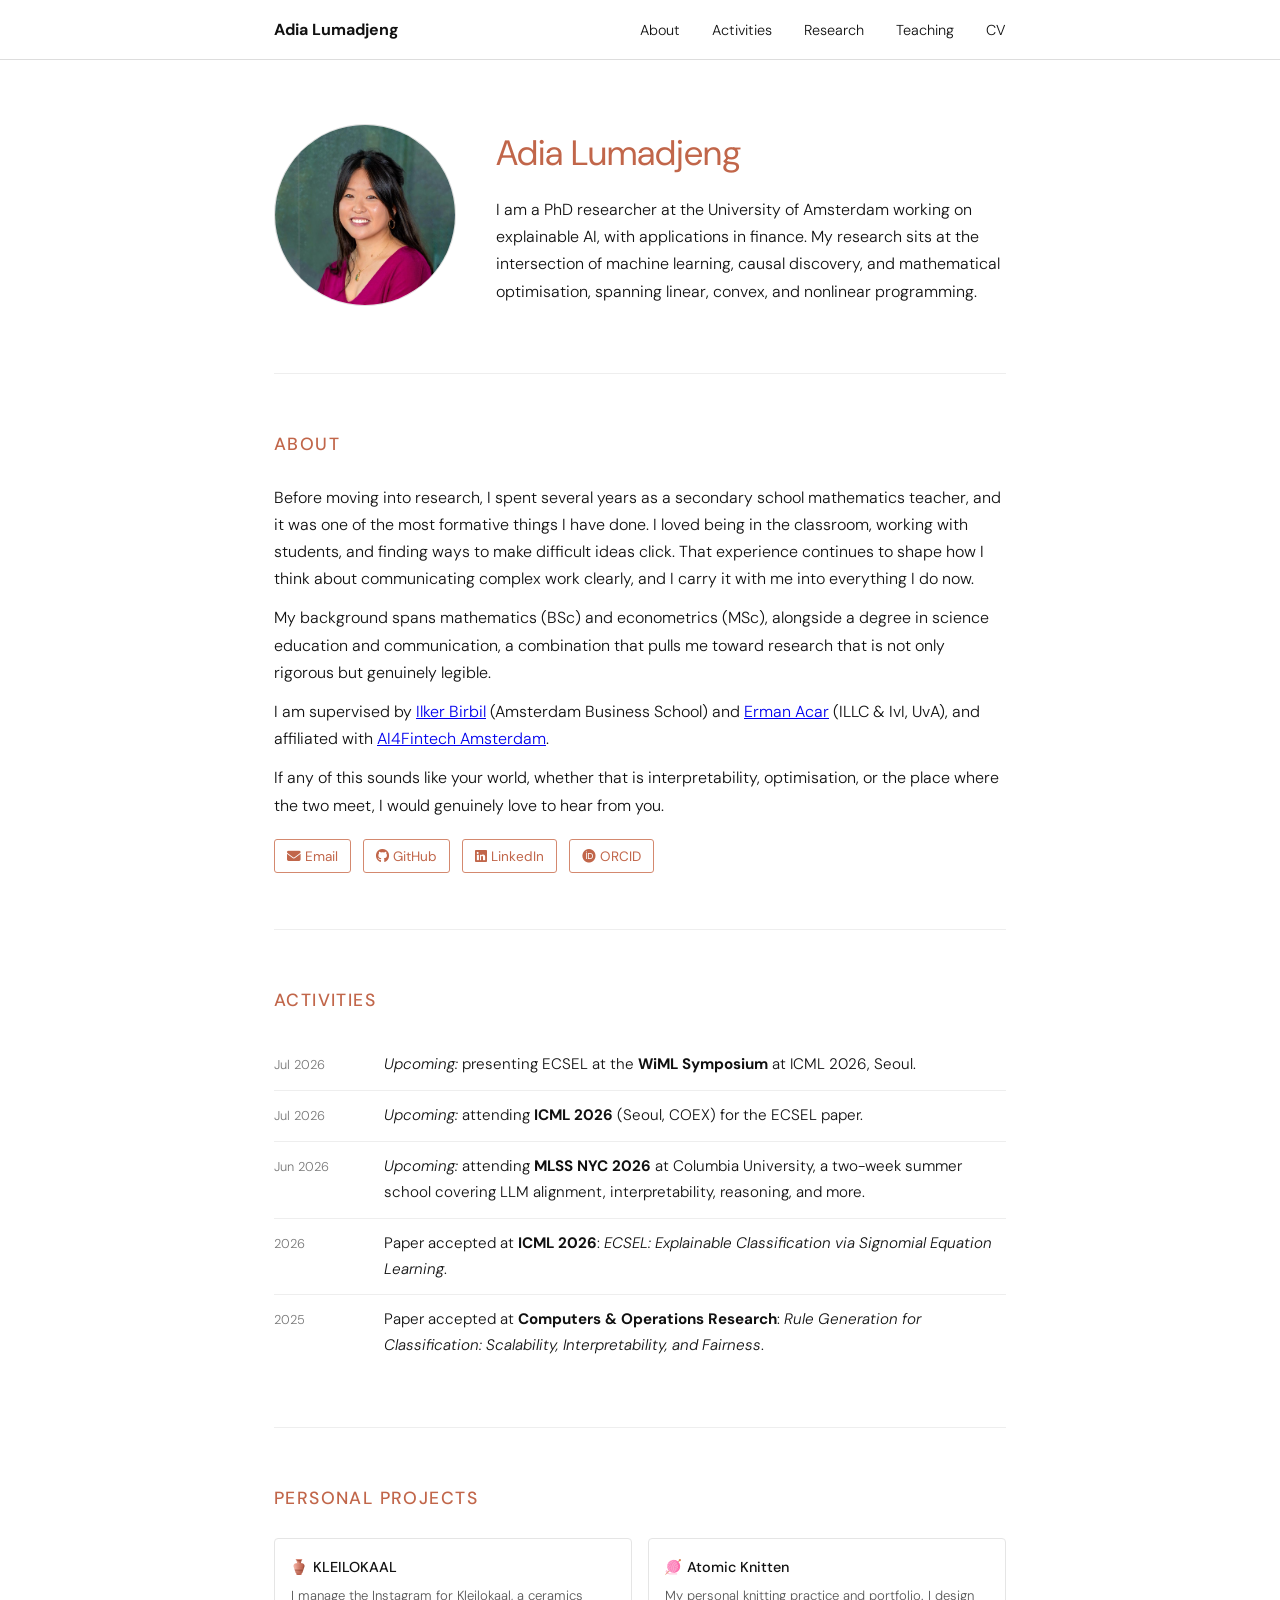
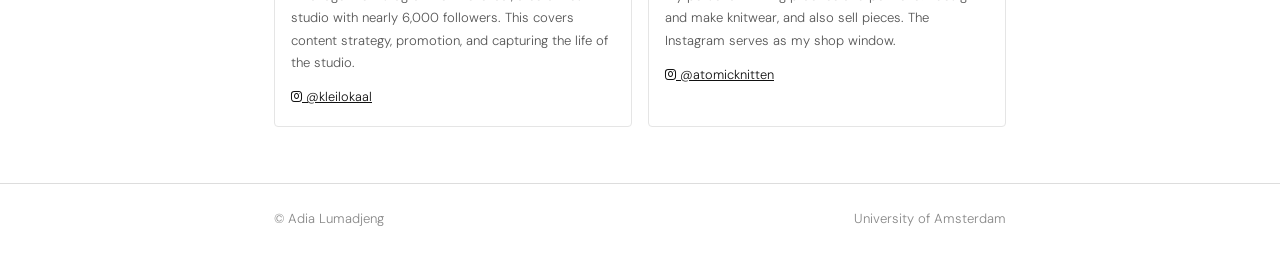
==== index.html @ eca65845 "New style" ====
<!DOCTYPE html>
<html lang="en">
<head>
  <meta charset="UTF-8">
  <meta name="viewport" content="width=device-width, initial-scale=1.0">
  <title>Adia Lumadjeng</title>
    <link href="https://fonts.googleapis.com/css2?family=DM+Sans:wght@300;400;500&display=swap" rel="stylesheet">
  <link rel="stylesheet" href="style.css">
  <link rel="stylesheet" href="https://cdnjs.cloudflare.com/ajax/libs/font-awesome/6.5.0/css/all.min.css">
</head>
<body>

  <nav>
    <div class="container">
      <a href="index.html" class="site-name">Adia Lumadjeng</a>
      <ul>
        <li><a href="#hero">About</a></li>
        <li><a href="#activities">Activities</a></li>
        <li><a href="research.html">Research</a></li>
        <li><a href="teaching.html">Teaching</a></li>
        <li><a href="cv.html">CV</a></li>
      </ul>
    </div>
  </nav>

  <main>
    <div class="container">

      <!-- Hero -->
      <section class="hero" id="hero">
        <div class="hero-inner">
          <img src="photo_adialumadjeng.jpg" alt="Adia Lumadjeng" class="hero-photo">
          <div class="hero-text">
            <p class="name">Adia Lumadjeng</p>
            <p class="bio-short">
              I am a PhD researcher at the University of Amsterdam working on explainable AI,
              with applications in finance. My research sits at the intersection of machine learning,
              causal discovery, and mathematical optimisation, spanning linear, convex, and nonlinear
              programming.
            </p>
          </div>
        </div>
      </section>

      <!-- About -->
      <section id="about">
        <h2>About</h2>
        <p>
          Before moving into research, I spent several years as a secondary school mathematics
          teacher, and it was one of the most formative things I have done. I loved being in the
          classroom, working with students, and finding ways to make difficult ideas click. That
          experience continues to shape how I think about communicating complex work clearly, and
          I carry it with me into everything I do now.
        </p>
        <p>
          My background spans mathematics (BSc) and econometrics (MSc), alongside a degree in
          science education and communication, a combination that pulls me toward research that
          is not only rigorous but genuinely legible.
        </p>
        <p>
          I am supervised by <a href="https://sibirbil.github.io" target="_blank">Ilker Birbil</a>
          (Amsterdam Business School) and
          <a href="https://sup-erman.github.io" target="_blank">Erman Acar</a>
          (ILLC &amp; IvI, UvA), and affiliated with
          <a href="https://amsterdamai.com/nl/communities/ai4fintech/" target="_blank">AI4Fintech Amsterdam</a>.
        </p>
        <p>
          If any of this sounds like your world, whether that is interpretability, optimisation,
          or the place where the two meet, I would genuinely love to hear from you.
        </p>
        <div class="links">
          <a href="mailto:a.c.lumadjeng@uva.nl"><i class="fa-solid fa-envelope"></i> Email</a>
          <a href="https://github.com/AdiaLumadjeng" target="_blank"><i class="fa-brands fa-github"></i> GitHub</a>
          <a href="https://www.linkedin.com/in/adia-lumadjeng-7789bb91/" target="_blank"><i class="fa-brands fa-linkedin"></i> LinkedIn</a>
          <a href="https://orcid.org/0009-0005-4082-413X" target="_blank"><i class="fa-brands fa-orcid"></i> ORCID</a>
        </div>
      </section>

      <!-- Activities -->
      <section id="activities">
        <h2>Activities</h2>
        <ul class="news-list">
          <li>
            <span class="news-date">Jul 2026</span>
            <span class="news-text">
              <em>Upcoming:</em> presenting ECSEL at the <strong>WiML Symposium</strong> at ICML 2026, Seoul.
            </span>
          </li>
          <li>
            <span class="news-date">Jul 2026</span>
            <span class="news-text">
              <em>Upcoming:</em> attending <strong>ICML 2026</strong> (Seoul, COEX) for the ECSEL paper.
            </span>
          </li>
          <li>
            <span class="news-date">Jun 2026</span>
            <span class="news-text">
              <em>Upcoming:</em> attending <strong>MLSS NYC 2026</strong> at Columbia University, a two-week summer school
              covering LLM alignment, interpretability, reasoning, and more.
            </span>
          </li>
          <li>
            <span class="news-date">2026</span>
            <span class="news-text">
              Paper accepted at <strong>ICML 2026</strong>:
              <em>ECSEL: Explainable Classification via Signomial Equation Learning</em>.
            </span>
          </li>
          <li>
            <span class="news-date">2025</span>
            <span class="news-text">
              Paper accepted at <strong>Computers &amp; Operations Research</strong>:
              <em>Rule Generation for Classification: Scalability, Interpretability, and Fairness</em>.
            </span>
          </li>
        </ul>
      </section>

      <!-- Personal projects -->
      <section id="projects">
        <h2>Personal projects</h2>
        <div class="projects-grid">
          <div class="project-card">
            <h3><img src="pottery.png" alt="" class="project-icon"> KLEILOKAAL</h3>
            <p>
              I manage the Instagram for Kleilokaal, a ceramics studio with nearly 6,000 followers.
              This covers content strategy, promotion, and capturing the life of the studio.
            </p>
            <a href="https://www.instagram.com/kleilokaal/" target="_blank"><i class="fa-brands fa-instagram"></i> @kleilokaal</a>
          </div>
          <div class="project-card">
            <h3><img src="knitting.png" alt="" class="project-icon"> Atomic Knitten</h3>
            <p>
              My personal knitting practice and portfolio. I design and make knitwear, and also sell
              pieces. The Instagram serves as my shop window.
            </p>
            <a href="https://www.instagram.com/atomicknitten/" target="_blank"><i class="fa-brands fa-instagram"></i> @atomicknitten</a>
          </div>
        </div>
      </section>

    </div>
  </main>

  <footer>
    <div class="container">
      <span>&copy; Adia Lumadjeng</span>
      <span>University of Amsterdam</span>
    </div>
  </footer>

</body>
</html>
---- style.css ----
/* =============================================
   style.css — adialumadjeng.github.io
   ============================================= */

*, *::before, *::after { box-sizing: border-box; margin: 0; padding: 0; }

/* ── Variables ── */
:root {
  --terracotta: #C1664A;
  --terracotta-light: #f2ebe7;
  --terracotta-mid: #d4896f;
}

/* ── Base ── */
html { font-size: 16px; scroll-behavior: smooth; }
body {
  font-family: 'DM Sans', Helvetica, sans-serif;
  font-weight: 300;
  line-height: 1.7;
  color: #111;
  background: #fff;
}

/* ── Layout ── */
.container {
  max-width: 780px;
  margin: 0 auto;
  padding: 0 1.5rem;
}

/* ── Navigation ── */
nav {
  border-bottom: 1px solid #ddd;
  padding: 1rem 0;
  position: sticky;
  top: 0;
  background: #fff;
  z-index: 100;
}
nav .container {
  display: flex;
  justify-content: space-between;
  align-items: center;
}
nav .site-name {
  font-size: 1rem;
  font-weight: bold;
  text-decoration: none;
  color: inherit;
}
nav ul {
  list-style: none;
  display: flex;
  gap: 2rem;
}
nav ul a {
  text-decoration: none;
  color: inherit;
  font-size: 0.9rem;
}
nav ul a:hover { color: var(--terracotta); text-decoration: none; }

/* ── Sections ── */
section {
  padding: 3.5rem 0;
  border-bottom: 1px solid #eee;
  scroll-margin-top: 120px;
}
section:last-of-type { border-bottom: none; }

h1 { font-size: 2rem; font-weight: 400; margin-bottom: 0.25rem; }
h2 { font-size: 1.1rem; font-weight: 500; text-transform: uppercase; letter-spacing: 0.08em; margin-bottom: 1.5rem; color: var(--terracotta); }
h3 { font-size: 1rem; font-weight: 500; margin-bottom: 0.25rem; }
p  { margin-bottom: 0.75rem; }
p:last-child { margin-bottom: 0; }

/* ── Hero ── */
.hero {
  padding: 4rem 0 3rem;
}
.hero-inner {
  display: flex;
  gap: 2.5rem;
  align-items: flex-start;
}
.hero-photo {
  width: 182px;
  height: 182px;
  border-radius: 50%;
  object-fit: cover;
  flex-shrink: 0;
  border: 1px solid #ddd;
}
.hero-text { flex: 1; }
.hero .name { font-size: 2.2rem; font-weight: 400; color: var(--terracotta); }
.hero .title { font-size: 1.05rem; color: #555; margin-bottom: 1rem; }
.hero .bio-short { max-width: 560px; margin-bottom: 1.25rem; }
.links { display: flex; flex-wrap: wrap; gap: 0.75rem; margin-top: 1.25rem; }
.links a {
  font-size: 0.85rem;
  font-weight: 400;
  text-decoration: none;
  border: 1px solid var(--terracotta-mid);
  padding: 0.3rem 0.75rem;
  border-radius: 3px;
  color: var(--terracotta);
}
.links a:hover { background: var(--terracotta-light); }

/* ── Tags / chips ── */
.tags { display: flex; flex-wrap: wrap; gap: 0.5rem; margin-top: 0.75rem; }
.tag {
  font-size: 0.8rem;
  border: 1px solid #ccc;
  padding: 0.2rem 0.6rem;
  border-radius: 3px;
}

/* ── News ── */
.news-list { list-style: none; }
.news-list li {
  display: flex;
  gap: 1.25rem;
  padding: 0.75rem 0;
  border-bottom: 1px solid #eee;
  align-items: baseline;
}
.news-list li:last-child { border-bottom: none; }
.news-date {
  font-size: 0.8rem;
  color: #777;
  white-space: nowrap;
  min-width: 90px;
}
.news-text { font-size: 0.95rem; }
.news-text a { color: inherit; }

/* ── Activities ── */
.activities-grid {
  display: grid;
  grid-template-columns: repeat(auto-fit, minmax(220px, 1fr));
  gap: 1.25rem;
}
.activity-card {
  border: 1px solid #ddd;
  padding: 1.25rem;
  border-radius: 4px;
}
.activity-card h3 { margin-bottom: 0.4rem; }
.activity-card p { font-size: 0.9rem; color: #444; margin-bottom: 0.6rem; }
.activity-card a { font-size: 0.85rem; color: inherit; }

/* ── Personal projects (smaller/quieter than activities) ── */
.projects-grid {
  display: grid;
  grid-template-columns: repeat(auto-fit, minmax(200px, 1fr));
  gap: 1rem;
}
.project-card {
  border: 1px solid #e5e5e5;
  padding: 1rem;
  border-radius: 4px;
}
.project-card h3 { font-size: 0.9rem; margin-bottom: 0.35rem; display: flex; align-items: center; gap: 0.4rem; }
.project-icon { width: 1rem; height: 1rem; object-fit: contain; vertical-align: middle; }
.project-card p { font-size: 0.82rem; color: #555; margin-bottom: 0.5rem; }
.project-card a { font-size: 0.8rem; color: inherit; }

/* ── Papers (research page) ── */
.page-header { margin-bottom: 1.5rem; }
.paper {
  margin-bottom: 2rem;
  padding-bottom: 2rem;
  border-bottom: 1px solid #eee;
}
.paper:last-child { border-bottom: none; margin-bottom: 0; padding-bottom: 0; }
.paper-inner { display: flex; gap: 1.25rem; align-items: flex-start; }
.paper-thumb {
  width: 108px;
  height: 80px;
  object-fit: contain;
  background: #fff;
  border: 1px solid #ddd;
  border-radius: 3px;
  flex-shrink: 0;
  padding: 4px;
}
.paper-content { flex: 1; }
.paper-title { font-size: 1rem; font-weight: bold; margin-bottom: 0.2rem; }
.paper-badge {
  display: inline-block;
  font-size: 0.72rem;
  font-weight: 400;
  border: 1px solid var(--terracotta-mid);
  border-radius: 3px;
  padding: 0.1rem 0.45rem;
  margin-left: 0.4rem;
  vertical-align: text-bottom;
  color: var(--terracotta);
  white-space: nowrap;
}
.paper-authors { font-size: 0.9rem; color: #555; margin-bottom: 0.15rem; }
.paper-venue { font-size: 0.85rem; color: #777; margin-bottom: 0.5rem; }
.paper-note {
  font-size: 0.85rem;
  color: #777;
  font-style: italic;
  margin-bottom: 0.5rem;
}
.paper-abstract {
  font-size: 0.88rem;
  color: #444;
  margin-bottom: 0.6rem;
  line-height: 1.6;
}
.paper-abstract summary { cursor: pointer; font-weight: bold; font-size: 0.85rem; margin-bottom: 0.4rem; }
.paper-keywords { font-size: 0.78rem; color: #999; margin-bottom: 0.6rem; }
.paper-links { display: flex; flex-wrap: wrap; gap: 0.5rem; }
.paper-links a {
  font-size: 0.82rem;
  text-decoration: none;
  border: 1px solid var(--terracotta-mid);
  padding: 0.2rem 0.6rem;
  border-radius: 3px;
  color: var(--terracotta);
}
.paper-links a:hover { background: var(--terracotta-light); }

/* ── Subpage section spacing (CV, Teaching, Research) ── */
.cv-page section,
.subpage section {
  padding: 1.75rem 0;
}
.cv-section { margin-bottom: 2.5rem; }
.cv-entry {
  display: grid;
  grid-template-columns: 110px 1fr;
  gap: 0 1.5rem;
  margin-bottom: 1.25rem;
  align-items: baseline;
}
.cv-year { font-size: 0.85rem; color: #777; padding-top: 0.1rem; }
.cv-body h3 { font-size: 0.95rem; margin-bottom: 0.1rem; }
.cv-body p  { font-size: 0.88rem; color: #555; margin-bottom: 0; }

/* ── Teaching ── */
.course {
  margin-bottom: 1.75rem;
  padding-bottom: 1.75rem;
  border-bottom: 1px solid #eee;
}
.course:last-child { border-bottom: none; margin-bottom: 0; padding-bottom: 0; }
.course h3 { margin-bottom: 0.2rem; }
.course .role { font-size: 0.85rem; color: #777; margin-bottom: 0.4rem; }
.course p { font-size: 0.9rem; color: #444; }

/* ── Footer ── */
footer {
  border-top: 1px solid #ddd;
  padding: 1.5rem 0;
  font-size: 0.82rem;
  color: #888;
}
footer .container {
  display: flex;
  justify-content: space-between;
  align-items: center;
  flex-wrap: wrap;
  gap: 0.5rem;
}

/* ── Page header (subpages) ── */
.page-header {
  padding: 3rem 0 2rem;
  border-bottom: 1px solid #eee;
  margin-bottom: 2.5rem;
}
.page-header h1 { font-size: 1.8rem; margin-bottom: 0.2rem; }
.page-header p { font-size: 0.95rem; color: #555; }
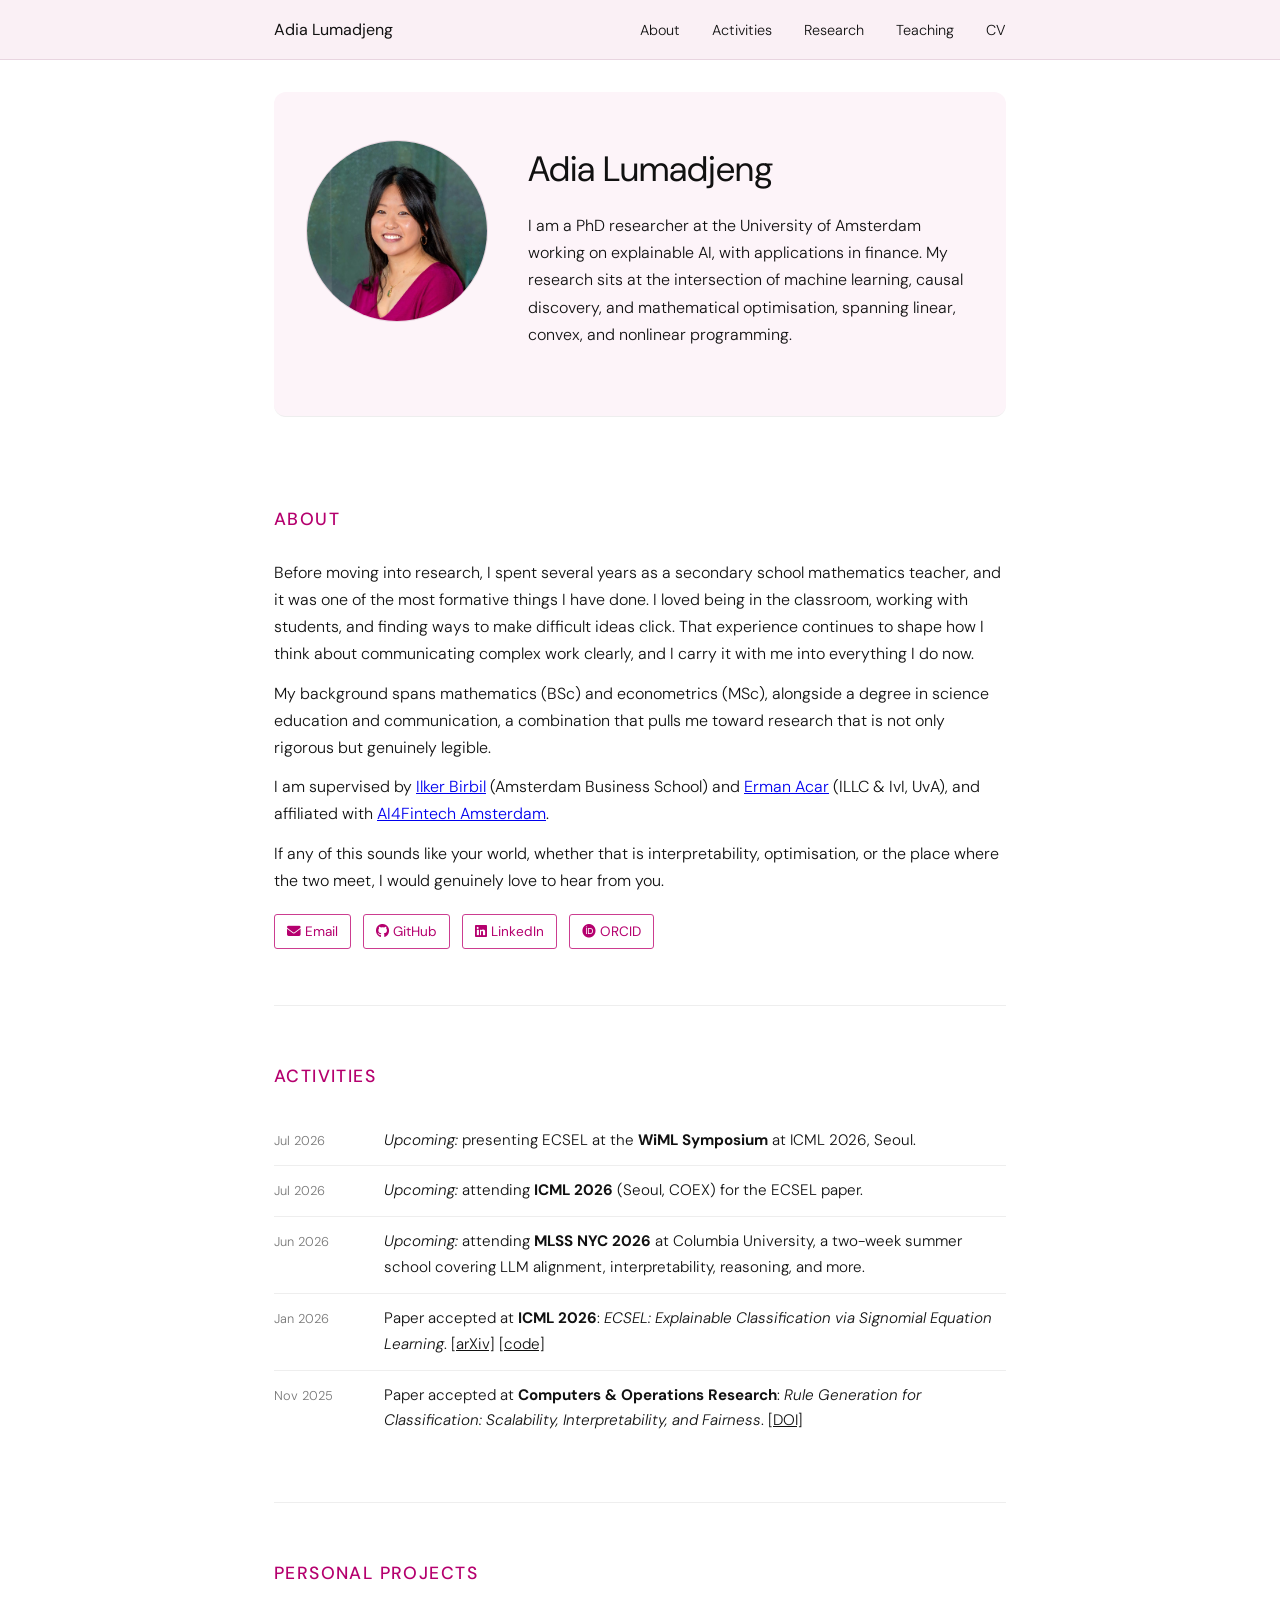
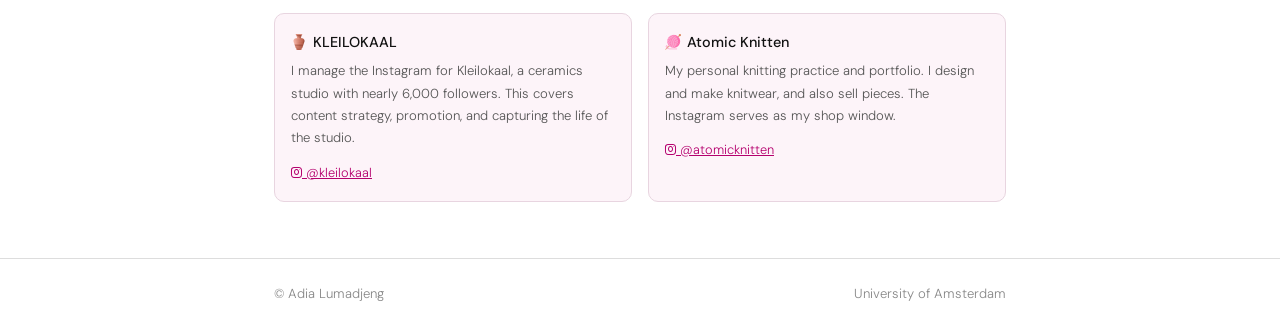
==== commit 505a379b: "Change color palette" ====
--- a/index.html
+++ b/index.html
@@ -100,17 +100,20 @@
             </span>
           </li>
           <li>
-            <span class="news-date">2026</span>
+            <span class="news-date">Jan 2026</span>
             <span class="news-text">
               Paper accepted at <strong>ICML 2026</strong>:
               <em>ECSEL: Explainable Classification via Signomial Equation Learning</em>.
+              <a href="https://arxiv.org/abs/2601.21789" target="_blank">[arXiv]</a>
+              <a href="https://github.com/AdiaLumadjeng/ecsel" target="_blank">[code]</a>
             </span>
           </li>
           <li>
-            <span class="news-date">2025</span>
+            <span class="news-date">Nov 2025</span>
             <span class="news-text">
               Paper accepted at <strong>Computers &amp; Operations Research</strong>:
               <em>Rule Generation for Classification: Scalability, Interpretability, and Fairness</em>.
+              <a href="https://doi.org/10.1016/j.cor.2025.107163" target="_blank">[DOI]</a>
             </span>
           </li>
         </ul>
--- a/style.css
+++ b/style.css
@@ -6,9 +6,12 @@
 
 /* ── Variables ── */
 :root {
-  --terracotta: #C1664A;
-  --terracotta-light: #f2ebe7;
-  --terracotta-mid: #d4896f;
+  --magenta: #B5006E;
+  --magenta-light: #fce8f3;
+  --magenta-mid: #cc3d90;
+  --hero-bg: #fdf4f9;
+  --nav-bg: #faf0f5;
+  --ivory: #faf0f5;
 }
 
 /* ── Base ── */
@@ -30,11 +33,11 @@
 
 /* ── Navigation ── */
 nav {
-  border-bottom: 1px solid #ddd;
+  border-bottom: 1px solid #e8d5e0;
   padding: 1rem 0;
   position: sticky;
   top: 0;
-  background: #fff;
+  background: var(--nav-bg);
   z-index: 100;
 }
 nav .container {
@@ -44,7 +47,7 @@
 }
 nav .site-name {
   font-size: 1rem;
-  font-weight: bold;
+  font-weight: 400;
   text-decoration: none;
   color: inherit;
 }
@@ -58,7 +61,7 @@
   color: inherit;
   font-size: 0.9rem;
 }
-nav ul a:hover { color: var(--terracotta); text-decoration: none; }
+nav ul a:hover { color: var(--magenta); text-decoration: none; }
 
 /* ── Sections ── */
 section {
@@ -69,14 +72,17 @@
 section:last-of-type { border-bottom: none; }
 
 h1 { font-size: 2rem; font-weight: 400; margin-bottom: 0.25rem; }
-h2 { font-size: 1.1rem; font-weight: 500; text-transform: uppercase; letter-spacing: 0.08em; margin-bottom: 1.5rem; color: var(--terracotta); }
+h2 { font-size: 1.1rem; font-weight: 500; text-transform: uppercase; letter-spacing: 0.08em; margin-bottom: 1.5rem; color: var(--magenta); }
 h3 { font-size: 1rem; font-weight: 500; margin-bottom: 0.25rem; }
 p  { margin-bottom: 0.75rem; }
 p:last-child { margin-bottom: 0; }
 
 /* ── Hero ── */
 .hero {
-  padding: 4rem 0 3rem;
+  padding: 3rem 2rem;
+  background: var(--hero-bg);
+  border-radius: 12px;
+  margin: 2rem 0;
 }
 .hero-inner {
   display: flex;
@@ -89,10 +95,10 @@
   border-radius: 50%;
   object-fit: cover;
   flex-shrink: 0;
-  border: 1px solid #ddd;
+  border: 1px solid #e8d5e0;
 }
 .hero-text { flex: 1; }
-.hero .name { font-size: 2.2rem; font-weight: 400; color: var(--terracotta); }
+.hero .name { font-size: 2.2rem; font-weight: 400; color: #111; }
 .hero .title { font-size: 1.05rem; color: #555; margin-bottom: 1rem; }
 .hero .bio-short { max-width: 560px; margin-bottom: 1.25rem; }
 .links { display: flex; flex-wrap: wrap; gap: 0.75rem; margin-top: 1.25rem; }
@@ -100,12 +106,12 @@
   font-size: 0.85rem;
   font-weight: 400;
   text-decoration: none;
-  border: 1px solid var(--terracotta-mid);
+  border: 1px solid var(--magenta-mid);
   padding: 0.3rem 0.75rem;
   border-radius: 3px;
-  color: var(--terracotta);
-}
-.links a:hover { background: var(--terracotta-light); }
+  color: var(--magenta);
+}
+.links a:hover { background: var(--magenta-light); }
 
 /* ── Tags / chips ── */
 .tags { display: flex; flex-wrap: wrap; gap: 0.5rem; margin-top: 0.75rem; }
@@ -157,14 +163,15 @@
   gap: 1rem;
 }
 .project-card {
-  border: 1px solid #e5e5e5;
+  background: var(--hero-bg);
+  border: 1px solid #e8d5e0;
   padding: 1rem;
-  border-radius: 4px;
+  border-radius: 10px;
 }
 .project-card h3 { font-size: 0.9rem; margin-bottom: 0.35rem; display: flex; align-items: center; gap: 0.4rem; }
 .project-icon { width: 1rem; height: 1rem; object-fit: contain; vertical-align: middle; }
 .project-card p { font-size: 0.82rem; color: #555; margin-bottom: 0.5rem; }
-.project-card a { font-size: 0.8rem; color: inherit; }
+.project-card a { font-size: 0.8rem; color: var(--magenta); }
 
 /* ── Papers (research page) ── */
 .page-header { margin-bottom: 1.5rem; }
@@ -191,12 +198,12 @@
   display: inline-block;
   font-size: 0.72rem;
   font-weight: 400;
-  border: 1px solid var(--terracotta-mid);
+  border: 1px solid var(--magenta-mid);
   border-radius: 3px;
   padding: 0.1rem 0.45rem;
   margin-left: 0.4rem;
   vertical-align: text-bottom;
-  color: var(--terracotta);
+  color: var(--magenta);
   white-space: nowrap;
 }
 .paper-authors { font-size: 0.9rem; color: #555; margin-bottom: 0.15rem; }
@@ -219,12 +226,12 @@
 .paper-links a {
   font-size: 0.82rem;
   text-decoration: none;
-  border: 1px solid var(--terracotta-mid);
+  border: 1px solid var(--magenta-mid);
   padding: 0.2rem 0.6rem;
   border-radius: 3px;
-  color: var(--terracotta);
-}
-.paper-links a:hover { background: var(--terracotta-light); }
+  color: var(--magenta);
+}
+.paper-links a:hover { background: var(--magenta-light); }
 
 /* ── Subpage section spacing (CV, Teaching, Research) ── */
 .cv-page section,
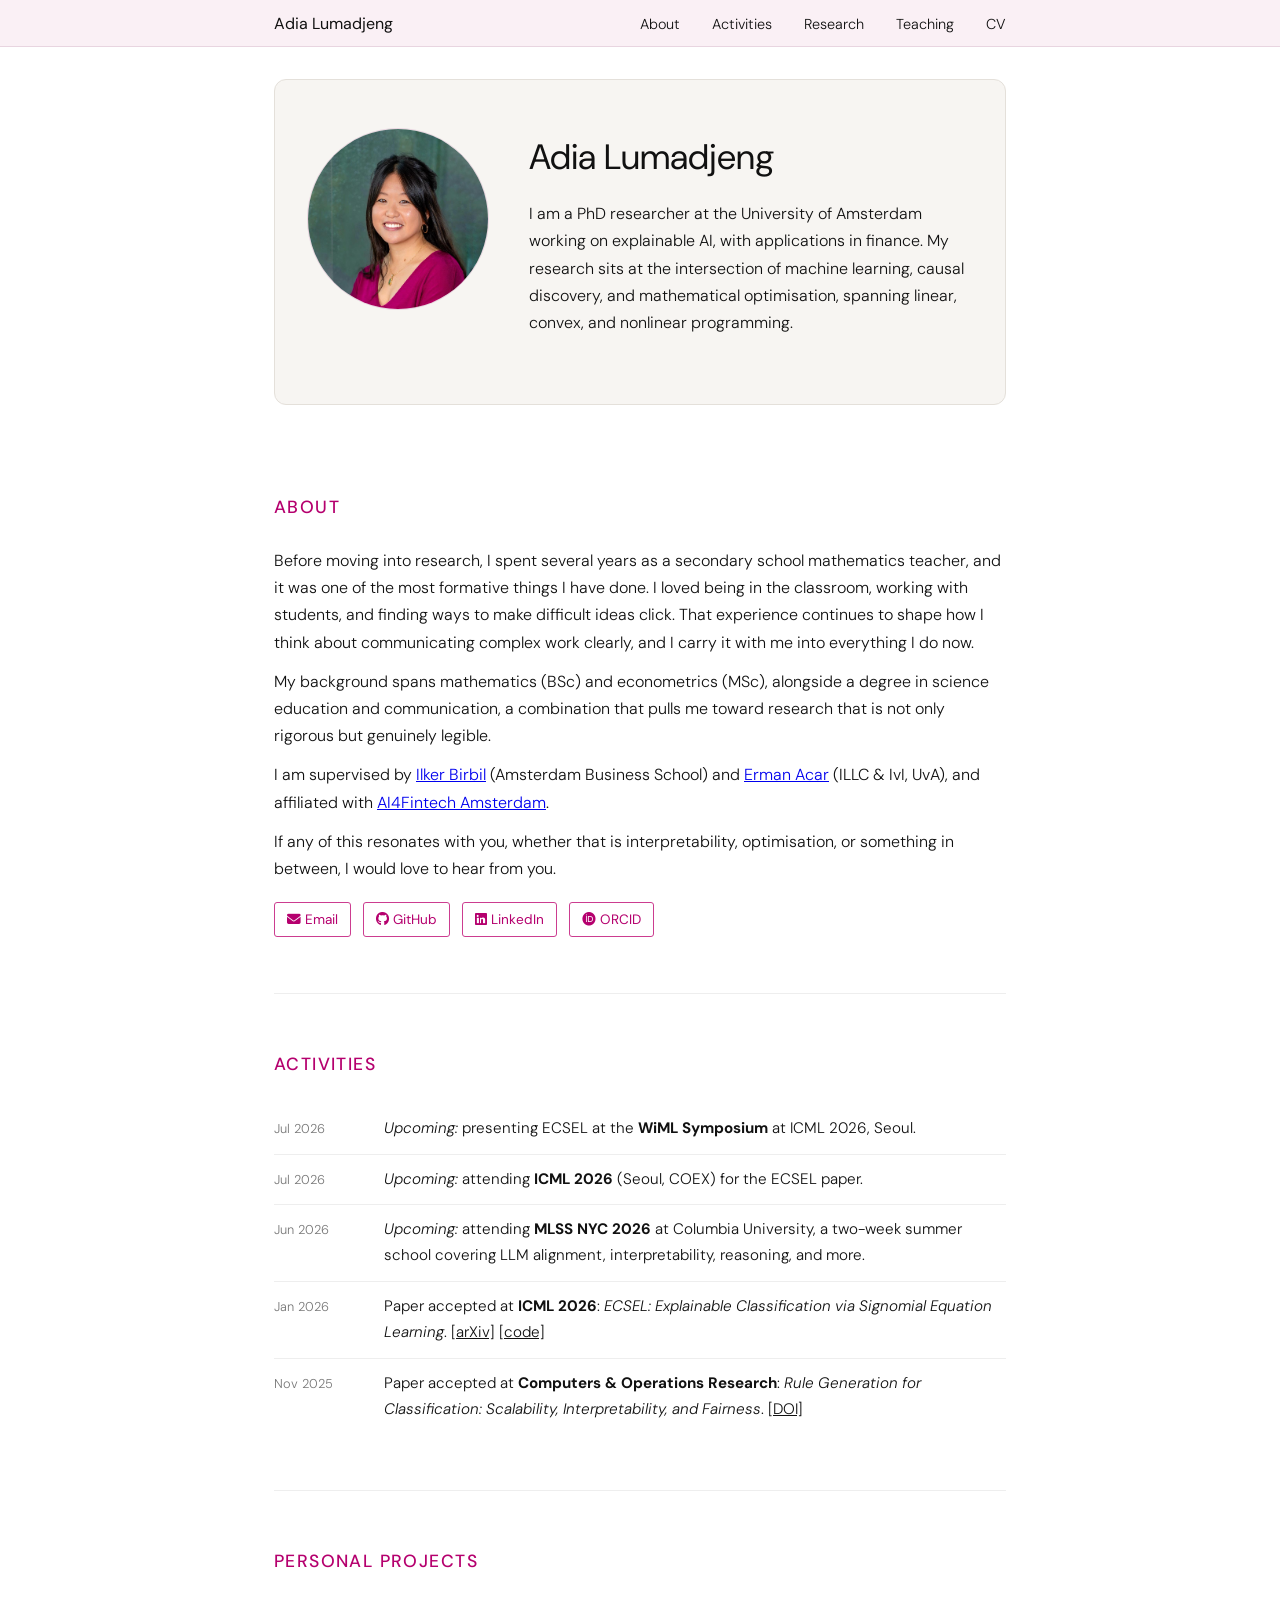
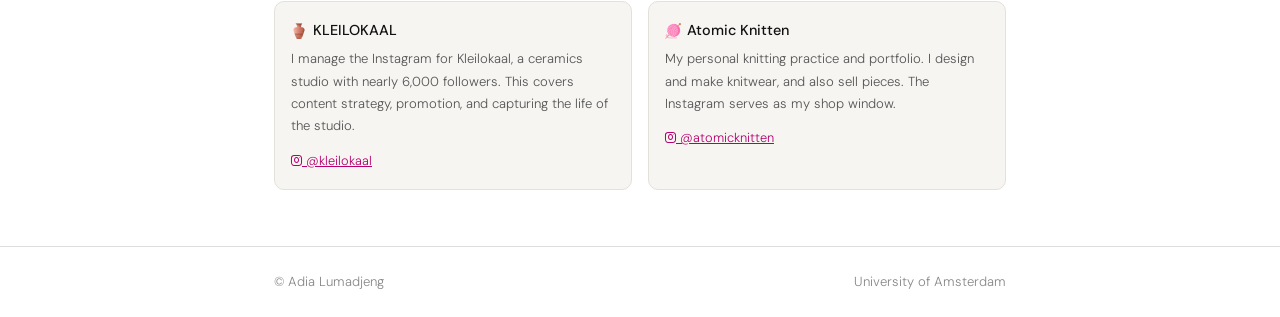
==== commit 7cefb128: "Change color palette" ====
--- a/index.html
+++ b/index.html
@@ -65,8 +65,8 @@
           <a href="https://amsterdamai.com/nl/communities/ai4fintech/" target="_blank">AI4Fintech Amsterdam</a>.
         </p>
         <p>
-          If any of this sounds like your world, whether that is interpretability, optimisation,
-          or the place where the two meet, I would genuinely love to hear from you.
+          If any of this resonates with you, whether that is interpretability, optimisation,
+          or something in between, I would love to hear from you.
         </p>
         <div class="links">
           <a href="mailto:a.c.lumadjeng@uva.nl"><i class="fa-solid fa-envelope"></i> Email</a>
--- a/style.css
+++ b/style.css
@@ -9,9 +9,9 @@
   --magenta: #B5006E;
   --magenta-light: #fce8f3;
   --magenta-mid: #cc3d90;
-  --hero-bg: #fdf4f9;
+  --hero-bg: #f7f5f2;
   --nav-bg: #faf0f5;
-  --ivory: #faf0f5;
+  --box-border: #e4e0da;
 }
 
 /* ── Base ── */
@@ -34,7 +34,7 @@
 /* ── Navigation ── */
 nav {
   border-bottom: 1px solid #e8d5e0;
-  padding: 1rem 0;
+  padding: 0.6rem 0;
   position: sticky;
   top: 0;
   background: var(--nav-bg);
@@ -81,6 +81,7 @@
 .hero {
   padding: 3rem 2rem;
   background: var(--hero-bg);
+  border: 1px solid var(--box-border);
   border-radius: 12px;
   margin: 2rem 0;
 }
@@ -164,7 +165,7 @@
 }
 .project-card {
   background: var(--hero-bg);
-  border: 1px solid #e8d5e0;
+  border: 1px solid var(--box-border);
   padding: 1rem;
   border-radius: 10px;
 }
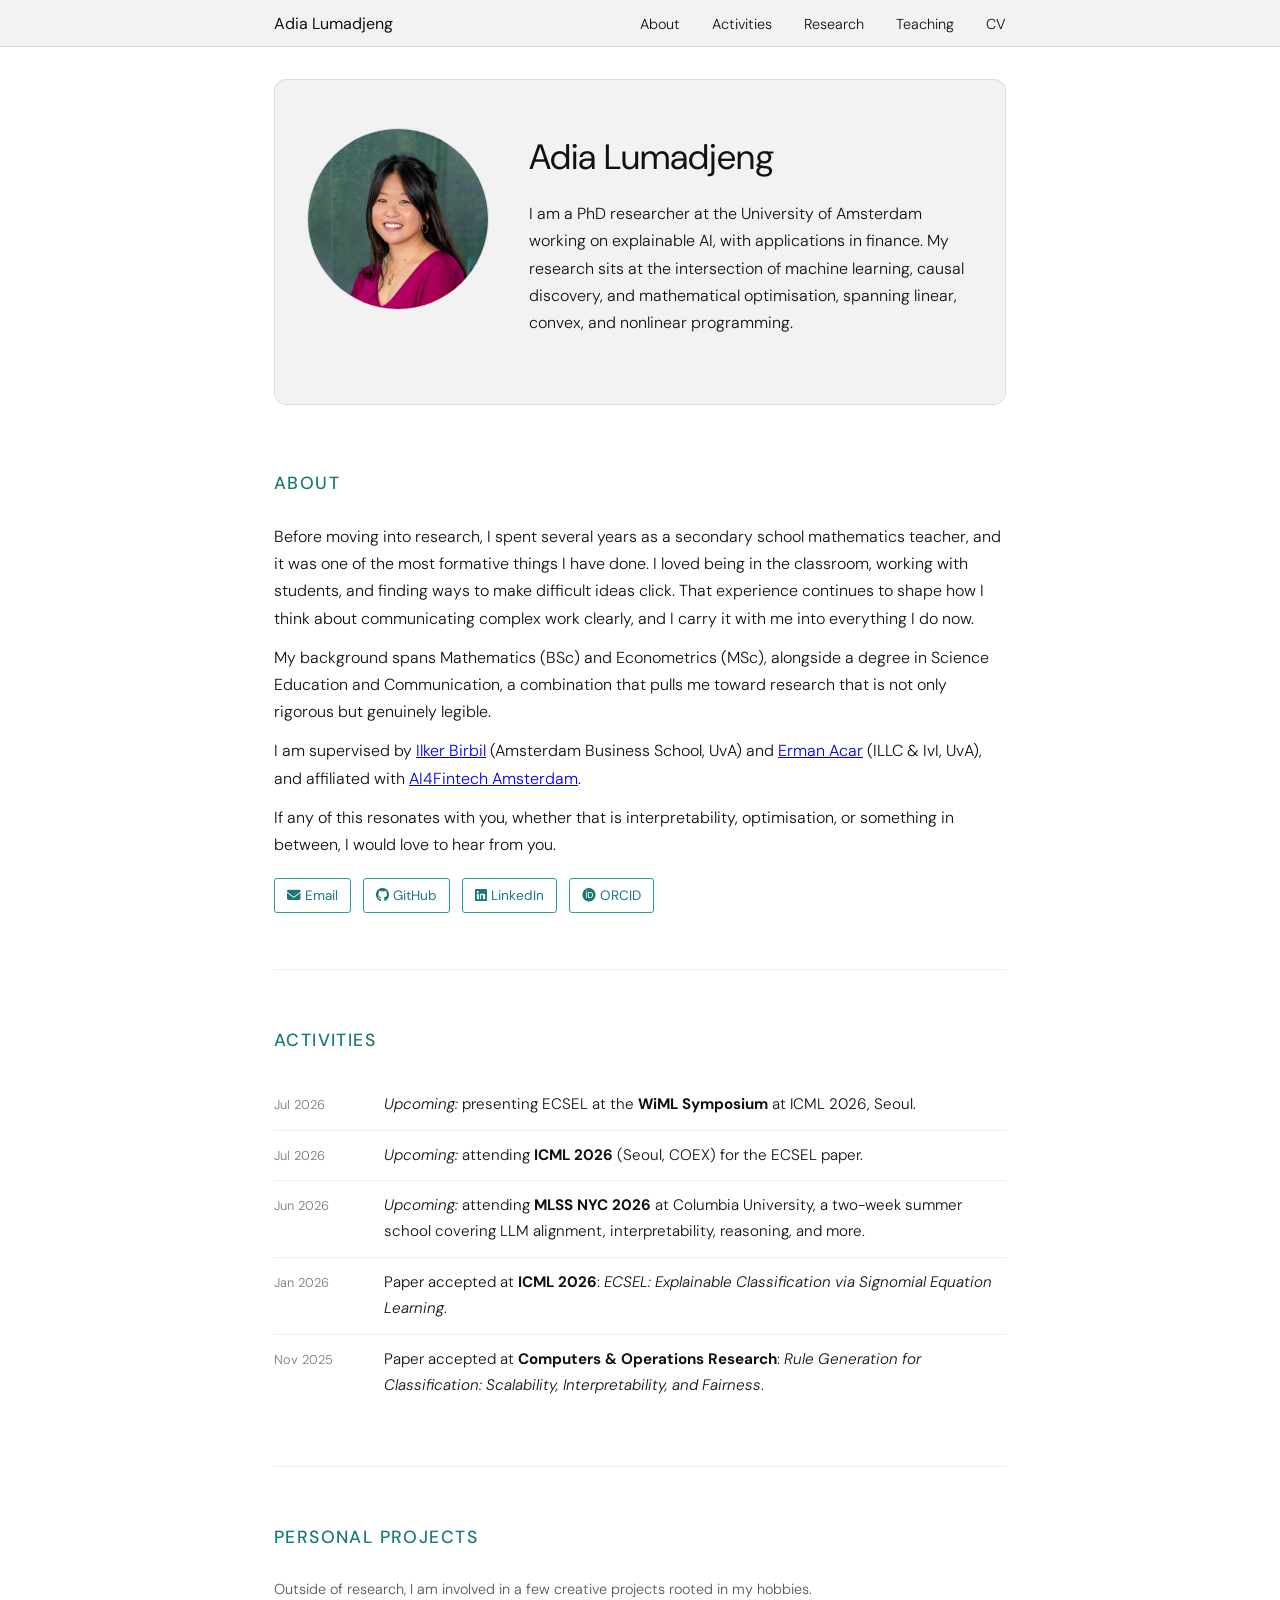
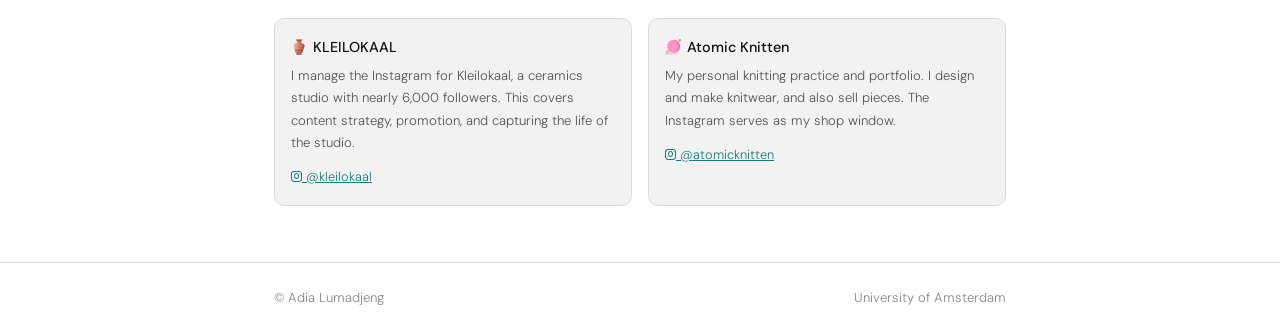
==== commit b2749cff: "Change color palette" ====
--- a/index.html
+++ b/index.html
@@ -43,7 +43,7 @@
       </section>
 
       <!-- About -->
-      <section id="about">
+      <section id="about" style="padding-top: 2rem;">
         <h2>About</h2>
         <p>
           Before moving into research, I spent several years as a secondary school mathematics
@@ -53,13 +53,13 @@
           I carry it with me into everything I do now.
         </p>
         <p>
-          My background spans mathematics (BSc) and econometrics (MSc), alongside a degree in
-          science education and communication, a combination that pulls me toward research that
+          My background spans Mathematics (BSc) and Econometrics (MSc), alongside a degree in
+          Science Education and Communication, a combination that pulls me toward research that
           is not only rigorous but genuinely legible.
         </p>
         <p>
           I am supervised by <a href="https://sibirbil.github.io" target="_blank">Ilker Birbil</a>
-          (Amsterdam Business School) and
+          (Amsterdam Business School, UvA) and
           <a href="https://sup-erman.github.io" target="_blank">Erman Acar</a>
           (ILLC &amp; IvI, UvA), and affiliated with
           <a href="https://amsterdamai.com/nl/communities/ai4fintech/" target="_blank">AI4Fintech Amsterdam</a>.
@@ -104,8 +104,6 @@
             <span class="news-text">
               Paper accepted at <strong>ICML 2026</strong>:
               <em>ECSEL: Explainable Classification via Signomial Equation Learning</em>.
-              <a href="https://arxiv.org/abs/2601.21789" target="_blank">[arXiv]</a>
-              <a href="https://github.com/AdiaLumadjeng/ecsel" target="_blank">[code]</a>
             </span>
           </li>
           <li>
@@ -113,7 +111,6 @@
             <span class="news-text">
               Paper accepted at <strong>Computers &amp; Operations Research</strong>:
               <em>Rule Generation for Classification: Scalability, Interpretability, and Fairness</em>.
-              <a href="https://doi.org/10.1016/j.cor.2025.107163" target="_blank">[DOI]</a>
             </span>
           </li>
         </ul>
@@ -122,6 +119,9 @@
       <!-- Personal projects -->
       <section id="projects">
         <h2>Personal projects</h2>
+        <p style="font-size:0.9rem; color:#555; margin-bottom:1rem;">
+          Outside of research, I am involved in a few creative projects rooted in my hobbies.
+        </p>
         <div class="projects-grid">
           <div class="project-card">
             <h3><img src="pottery.png" alt="" class="project-icon"> KLEILOKAAL</h3>
--- a/style.css
+++ b/style.css
@@ -6,12 +6,12 @@
 
 /* ── Variables ── */
 :root {
-  --magenta: #B5006E;
-  --magenta-light: #fce8f3;
-  --magenta-mid: #cc3d90;
-  --hero-bg: #f7f5f2;
-  --nav-bg: #faf0f5;
-  --box-border: #e4e0da;
+  --teal: #1a7a78;
+  --teal-light: #e8f4f4;
+  --teal-mid: #2a9d9b;
+  --box-bg: #f2f2f2;
+  --nav-bg: #f2f2f2;
+  --box-border: #dcdcdc;
 }
 
 /* ── Base ── */
@@ -33,7 +33,7 @@
 
 /* ── Navigation ── */
 nav {
-  border-bottom: 1px solid #e8d5e0;
+  border-bottom: 1px solid var(--box-border);
   padding: 0.6rem 0;
   position: sticky;
   top: 0;
@@ -61,7 +61,7 @@
   color: inherit;
   font-size: 0.9rem;
 }
-nav ul a:hover { color: var(--magenta); text-decoration: none; }
+nav ul a:hover { color: var(--teal); text-decoration: none; }
 
 /* ── Sections ── */
 section {
@@ -72,7 +72,7 @@
 section:last-of-type { border-bottom: none; }
 
 h1 { font-size: 2rem; font-weight: 400; margin-bottom: 0.25rem; }
-h2 { font-size: 1.1rem; font-weight: 500; text-transform: uppercase; letter-spacing: 0.08em; margin-bottom: 1.5rem; color: var(--magenta); }
+h2 { font-size: 1.1rem; font-weight: 500; text-transform: uppercase; letter-spacing: 0.08em; margin-bottom: 1.5rem; color: var(--teal); }
 h3 { font-size: 1rem; font-weight: 500; margin-bottom: 0.25rem; }
 p  { margin-bottom: 0.75rem; }
 p:last-child { margin-bottom: 0; }
@@ -80,7 +80,7 @@
 /* ── Hero ── */
 .hero {
   padding: 3rem 2rem;
-  background: var(--hero-bg);
+  background: var(--box-bg);
   border: 1px solid var(--box-border);
   border-radius: 12px;
   margin: 2rem 0;
@@ -96,7 +96,7 @@
   border-radius: 50%;
   object-fit: cover;
   flex-shrink: 0;
-  border: 1px solid #e8d5e0;
+  border: 1px solid var(--box-border);
 }
 .hero-text { flex: 1; }
 .hero .name { font-size: 2.2rem; font-weight: 400; color: #111; }
@@ -107,12 +107,12 @@
   font-size: 0.85rem;
   font-weight: 400;
   text-decoration: none;
-  border: 1px solid var(--magenta-mid);
+  border: 1px solid var(--teal-mid);
   padding: 0.3rem 0.75rem;
   border-radius: 3px;
-  color: var(--magenta);
-}
-.links a:hover { background: var(--magenta-light); }
+  color: var(--teal);
+}
+.links a:hover { background: var(--teal-light); }
 
 /* ── Tags / chips ── */
 .tags { display: flex; flex-wrap: wrap; gap: 0.5rem; margin-top: 0.75rem; }
@@ -164,7 +164,7 @@
   gap: 1rem;
 }
 .project-card {
-  background: var(--hero-bg);
+  background: var(--box-bg);
   border: 1px solid var(--box-border);
   padding: 1rem;
   border-radius: 10px;
@@ -172,7 +172,7 @@
 .project-card h3 { font-size: 0.9rem; margin-bottom: 0.35rem; display: flex; align-items: center; gap: 0.4rem; }
 .project-icon { width: 1rem; height: 1rem; object-fit: contain; vertical-align: middle; }
 .project-card p { font-size: 0.82rem; color: #555; margin-bottom: 0.5rem; }
-.project-card a { font-size: 0.8rem; color: var(--magenta); }
+.project-card a { font-size: 0.8rem; color: var(--teal); }
 
 /* ── Papers (research page) ── */
 .page-header { margin-bottom: 1.5rem; }
@@ -199,12 +199,12 @@
   display: inline-block;
   font-size: 0.72rem;
   font-weight: 400;
-  border: 1px solid var(--magenta-mid);
+  border: 1px solid var(--teal-mid);
   border-radius: 3px;
   padding: 0.1rem 0.45rem;
   margin-left: 0.4rem;
   vertical-align: text-bottom;
-  color: var(--magenta);
+  color: var(--teal);
   white-space: nowrap;
 }
 .paper-authors { font-size: 0.9rem; color: #555; margin-bottom: 0.15rem; }
@@ -227,12 +227,12 @@
 .paper-links a {
   font-size: 0.82rem;
   text-decoration: none;
-  border: 1px solid var(--magenta-mid);
+  border: 1px solid var(--teal-mid);
   padding: 0.2rem 0.6rem;
   border-radius: 3px;
-  color: var(--magenta);
-}
-.paper-links a:hover { background: var(--magenta-light); }
+  color: var(--teal);
+}
+.paper-links a:hover { background: var(--teal-light); }
 
 /* ── Subpage section spacing (CV, Teaching, Research) ── */
 .cv-page section,
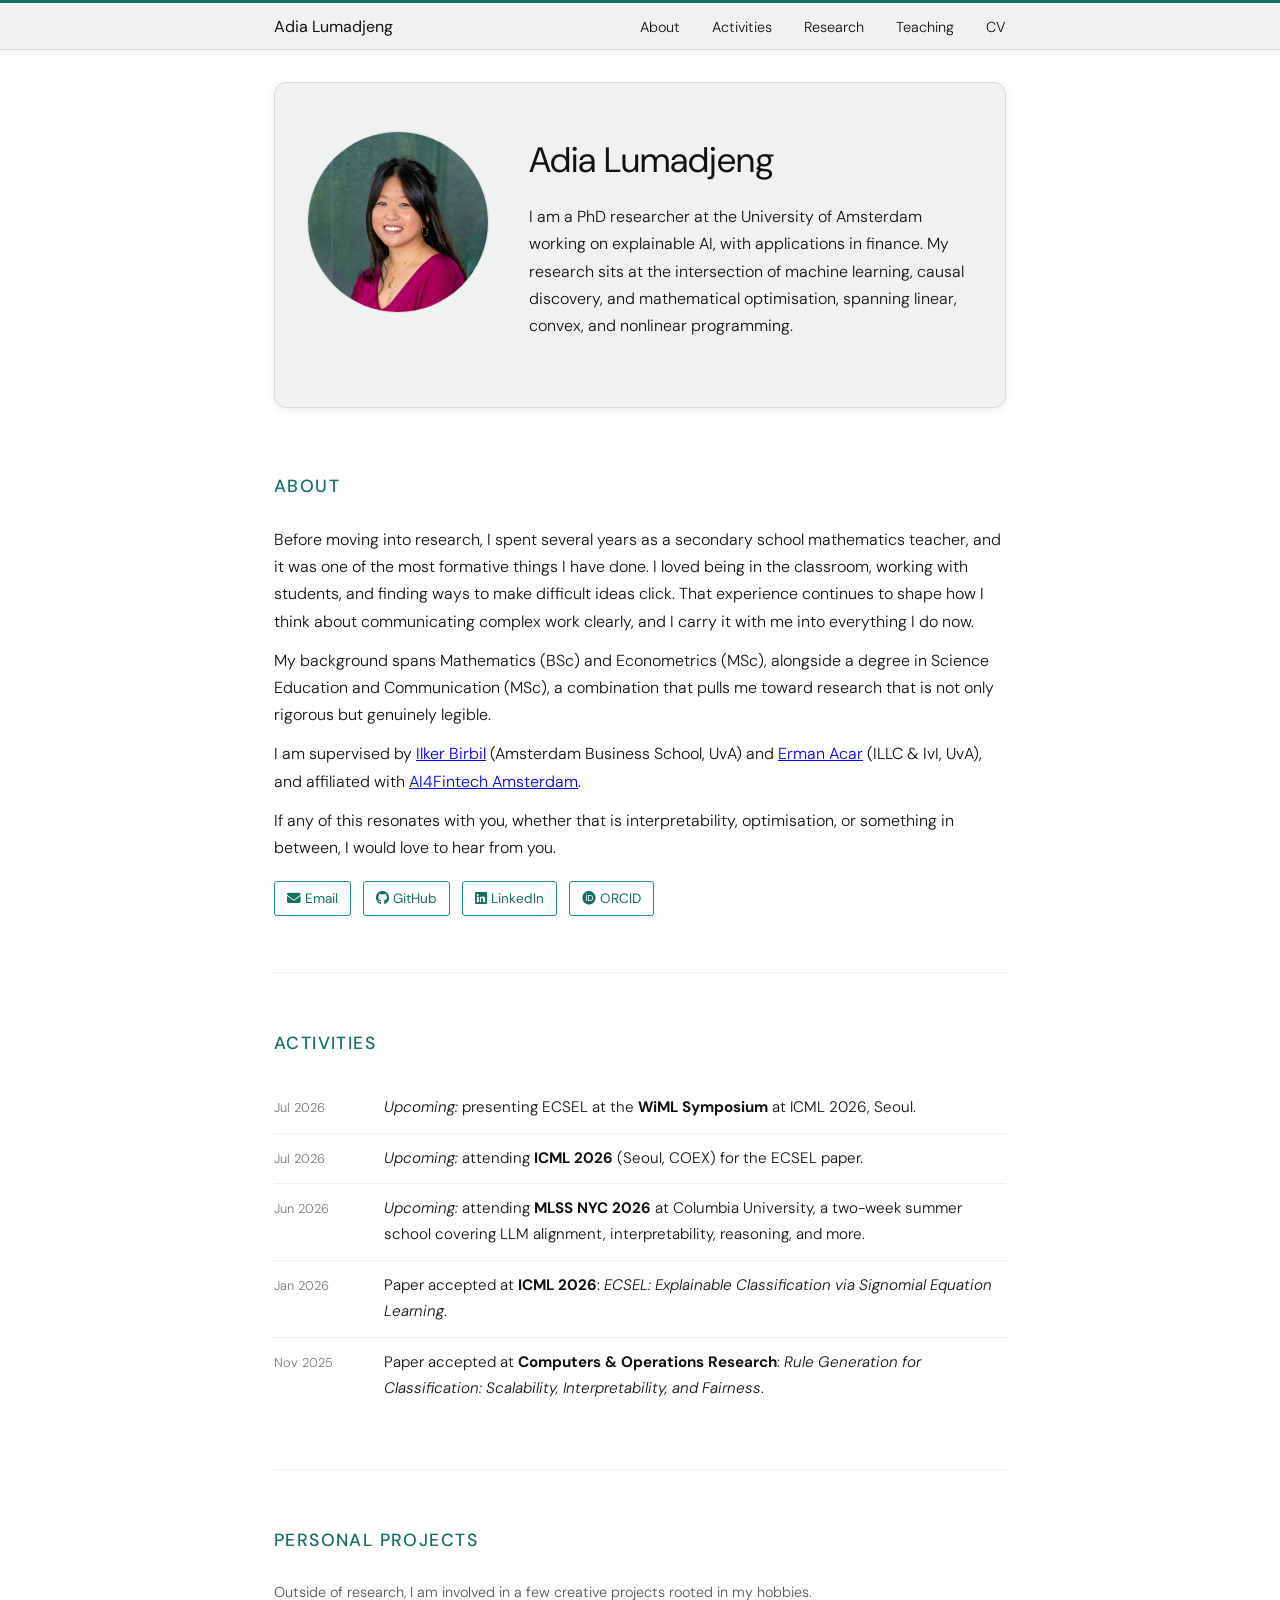
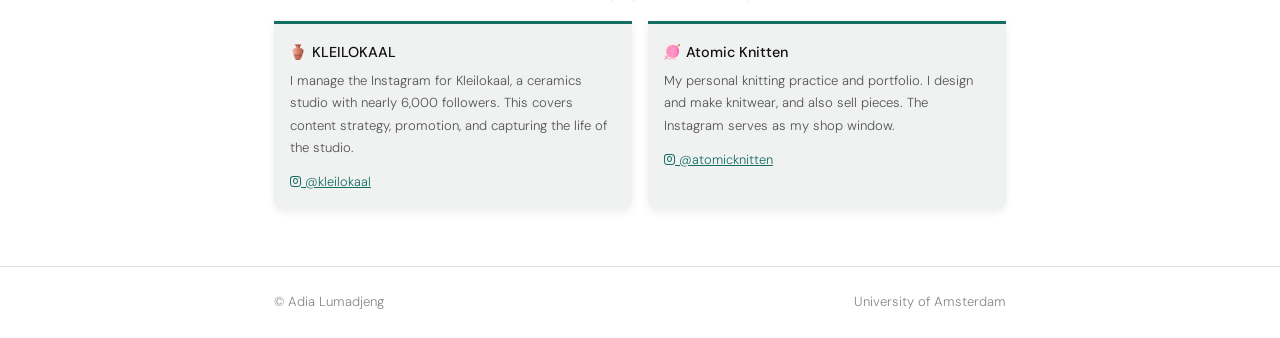
==== commit b70763c2: "Small updates" ====
--- a/index.html
+++ b/index.html
@@ -54,7 +54,7 @@
         </p>
         <p>
           My background spans Mathematics (BSc) and Econometrics (MSc), alongside a degree in
-          Science Education and Communication, a combination that pulls me toward research that
+          Science Education and Communication (MSc), a combination that pulls me toward research that
           is not only rigorous but genuinely legible.
         </p>
         <p>
--- a/style.css
+++ b/style.css
@@ -6,12 +6,12 @@
 
 /* ── Variables ── */
 :root {
-  --teal: #1a7a78;
-  --teal-light: #e8f4f4;
-  --teal-mid: #2a9d9b;
-  --box-bg: #f2f2f2;
-  --nav-bg: #f2f2f2;
-  --box-border: #dcdcdc;
+  --teal: #156e62;
+  --teal-light: #e8f2f1;
+  --teal-mid: #1e9080;
+  --box-bg: #f0f1f1;
+  --nav-bg: #f0f1f1;
+  --box-border: #d8dcdb;
 }
 
 /* ── Base ── */
@@ -34,11 +34,13 @@
 /* ── Navigation ── */
 nav {
   border-bottom: 1px solid var(--box-border);
+  border-top: 3px solid var(--teal);
   padding: 0.6rem 0;
   position: sticky;
   top: 0;
   background: var(--nav-bg);
   z-index: 100;
+  box-shadow: 0 2px 8px rgba(0,0,0,0.07);
 }
 nav .container {
   display: flex;
@@ -84,6 +86,7 @@
   border: 1px solid var(--box-border);
   border-radius: 12px;
   margin: 2rem 0;
+  box-shadow: 0 2px 8px rgba(0,0,0,0.07);
 }
 .hero-inner {
   display: flex;
@@ -165,10 +168,14 @@
 }
 .project-card {
   background: var(--box-bg);
-  border: 1px solid var(--box-border);
+  border: none;
+  border-top: 3px solid var(--teal);
+  border-radius: 0 0 10px 10px;
+  box-shadow: 0 2px 8px rgba(0,0,0,0.07);
   padding: 1rem;
-  border-radius: 10px;
-}
+  transition: box-shadow 0.2s ease;
+}
+.project-card:hover { box-shadow: 0 4px 16px rgba(0,0,0,0.11); }
 .project-card h3 { font-size: 0.9rem; margin-bottom: 0.35rem; display: flex; align-items: center; gap: 0.4rem; }
 .project-icon { width: 1rem; height: 1rem; object-fit: contain; vertical-align: middle; }
 .project-card p { font-size: 0.82rem; color: #555; margin-bottom: 0.5rem; }
@@ -285,3 +292,59 @@
 }
 .page-header h1 { font-size: 1.8rem; margin-bottom: 0.2rem; }
 .page-header p { font-size: 0.95rem; color: #555; }
+
+/* ── Mobile responsive ── */
+@media (max-width: 640px) {
+
+  /* Nav: stack name above links, smaller gap */
+  nav .container {
+    flex-direction: column;
+    align-items: flex-start;
+    gap: 0.4rem;
+  }
+  nav ul {
+    flex-wrap: wrap;
+    gap: 0.75rem 1.25rem;
+  }
+  nav ul a { font-size: 0.82rem; }
+
+  /* Hero: stack photo above text */
+  .hero { padding: 1.5rem 1.25rem; margin: 1rem 0; }
+  .hero-inner {
+    flex-direction: column;
+    align-items: center;
+    gap: 1.25rem;
+  }
+  .hero-photo { width: 120px; height: 120px; }
+  .hero .name { font-size: 1.6rem; }
+  .hero .bio-short { font-size: 0.9rem; }
+
+  /* Sections */
+  section { padding: 2rem 0; }
+
+  /* Paper thumbnails: hide on very small screens */
+  .paper-thumb { display: none; }
+  .paper-inner { flex-direction: column; }
+
+  /* CV grid: collapse year/content columns */
+  .cv-entry {
+    grid-template-columns: 1fr;
+    gap: 0.15rem;
+  }
+  .cv-year { font-size: 0.78rem; }
+
+  /* Projects grid: single column */
+  .projects-grid { grid-template-columns: 1fr; }
+  .activities-grid { grid-template-columns: 1fr; }
+
+  /* Links buttons: wrap nicely */
+  .links { gap: 0.5rem; }
+  .links a { font-size: 0.78rem; padding: 0.25rem 0.6rem; }
+
+  /* Page header */
+  .page-header { padding: 1.5rem 0 1rem; }
+  .page-header h1 { font-size: 1.4rem; }
+
+  h1 { font-size: 1.6rem; }
+  h2 { font-size: 1rem; }
+}
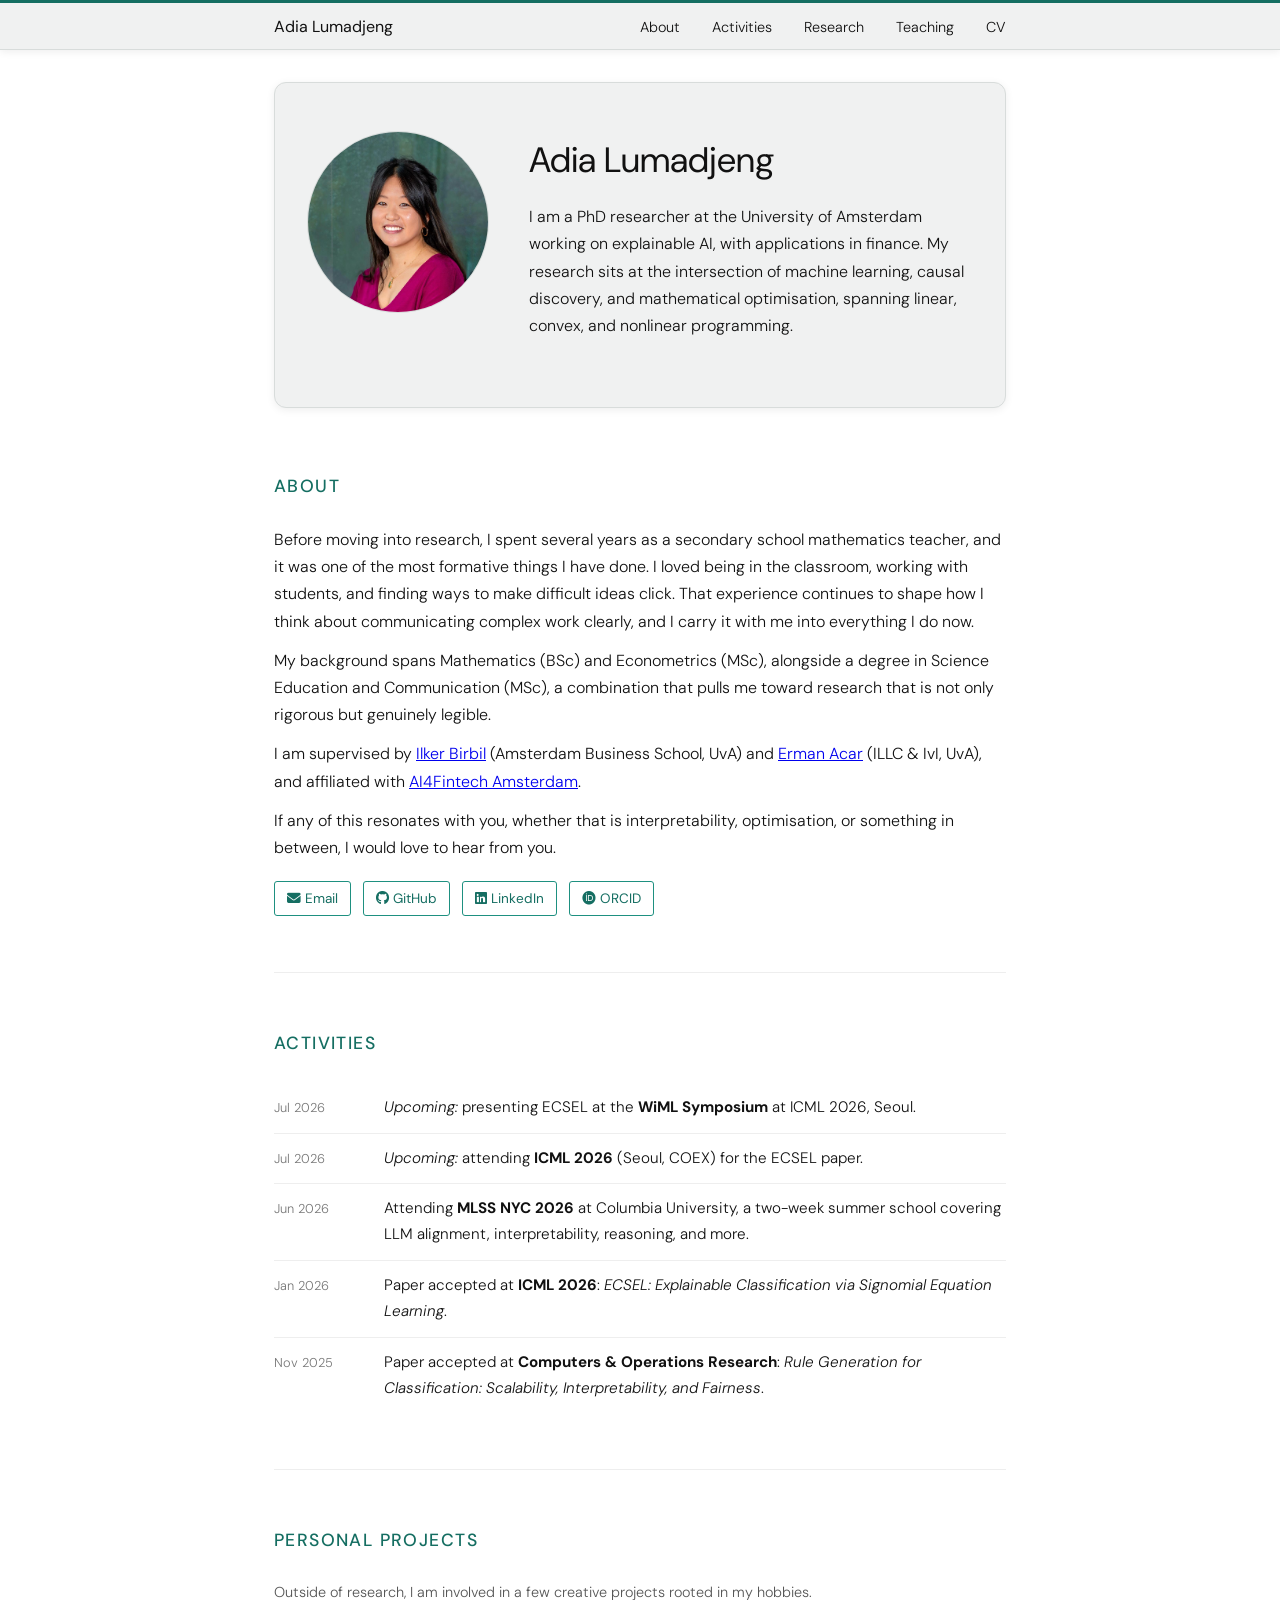
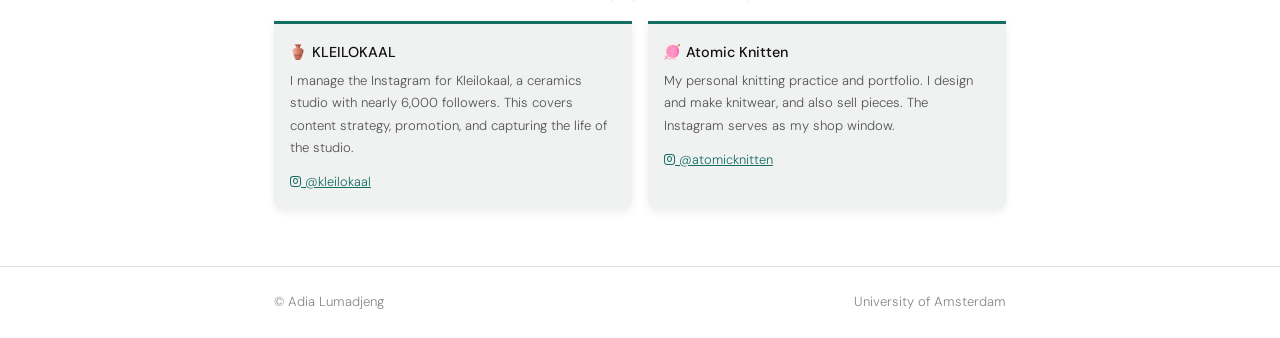
==== commit 606b1980: "Update news text for MLSS NYC 2026 event" ====
--- a/index.html
+++ b/index.html
@@ -95,7 +95,7 @@
           <li>
             <span class="news-date">Jun 2026</span>
             <span class="news-text">
-              <em>Upcoming:</em> attending <strong>MLSS NYC 2026</strong> at Columbia University, a two-week summer school
+              Attending <strong>MLSS NYC 2026</strong> at Columbia University, a two-week summer school
               covering LLM alignment, interpretability, reasoning, and more.
             </span>
           </li>
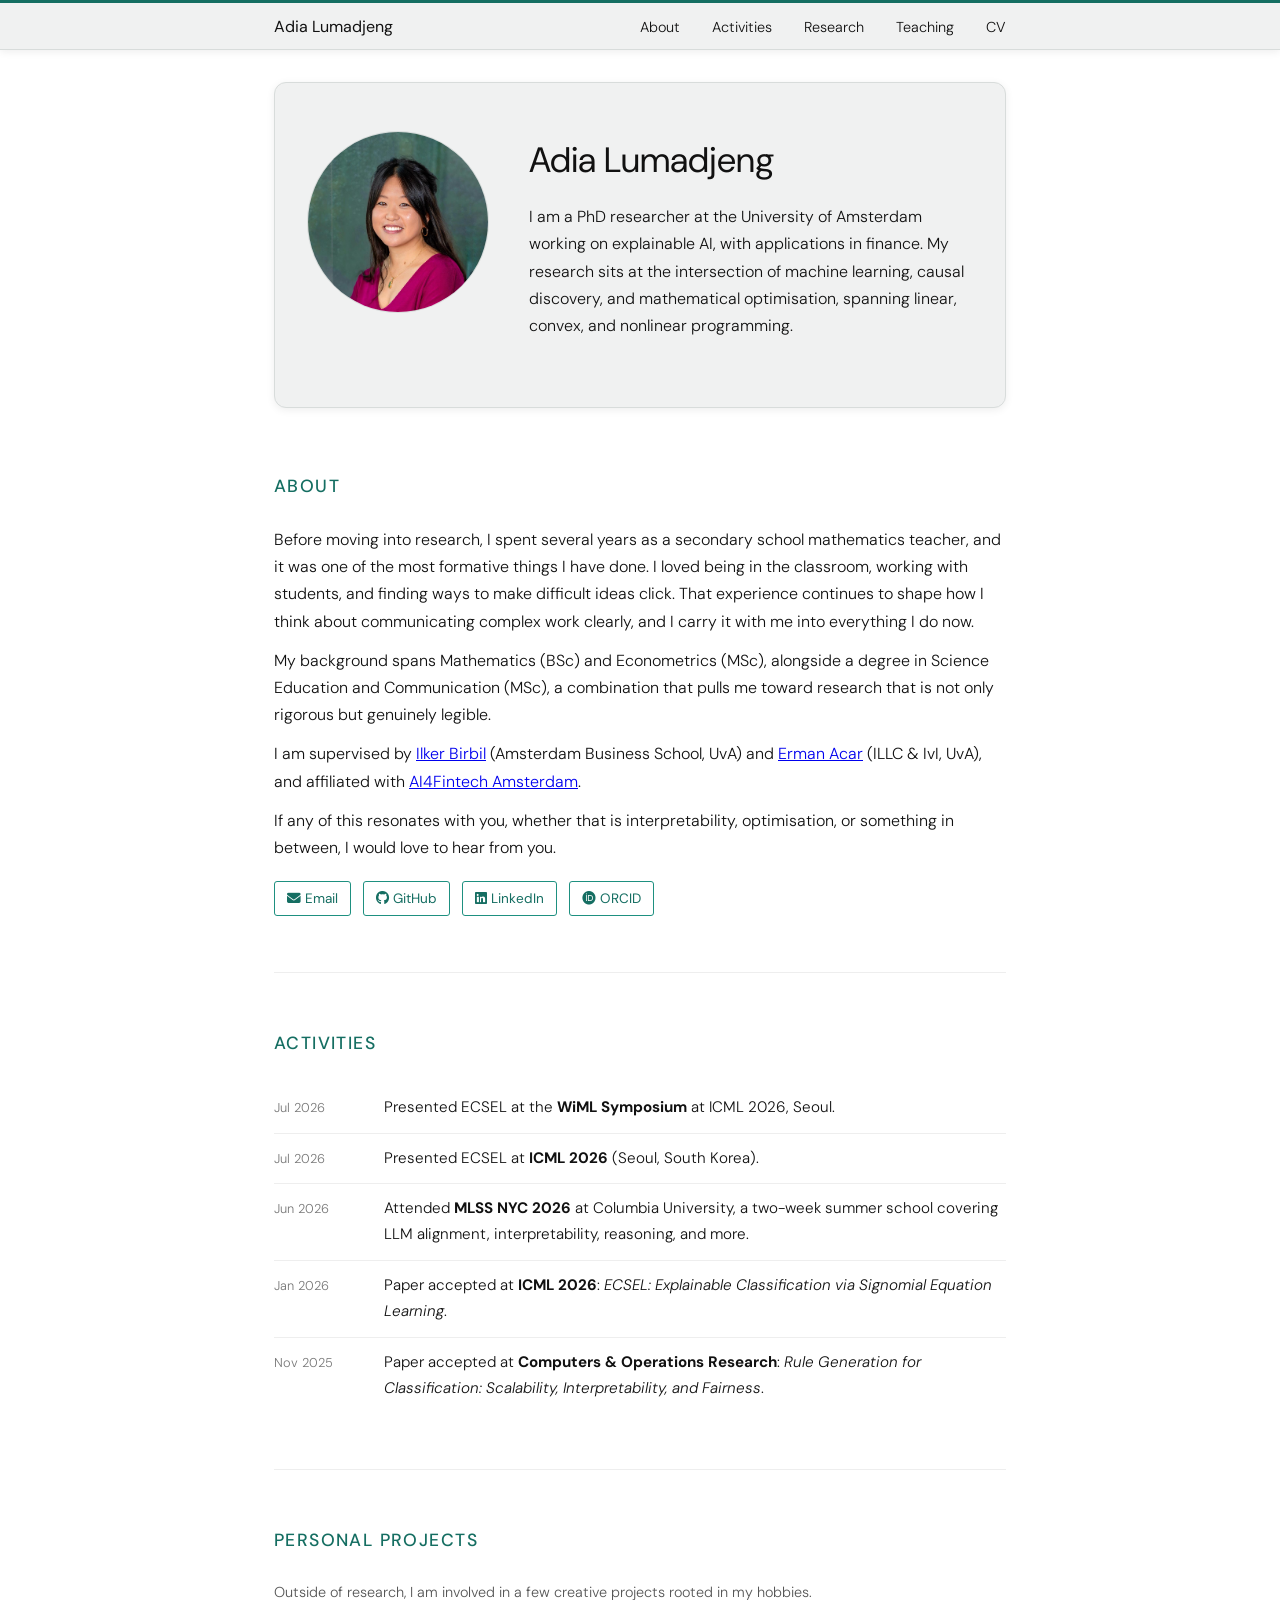
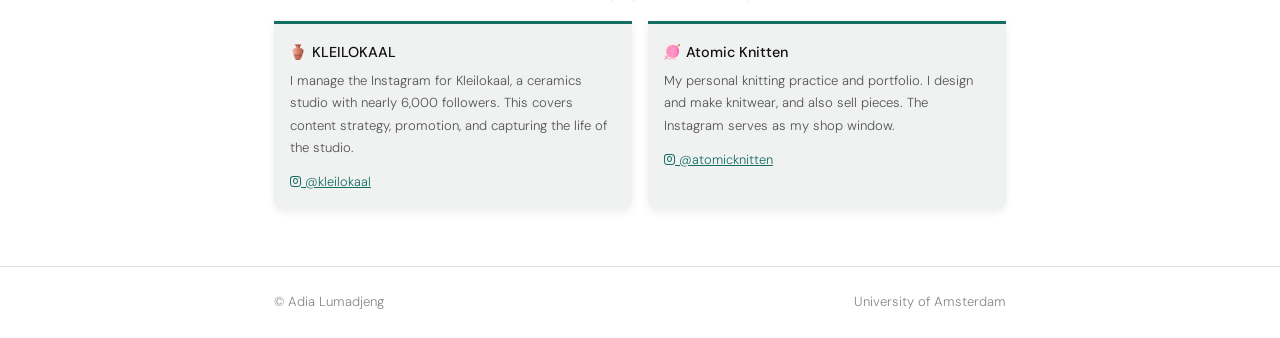
==== commit 19b1099c: "Change event statuses to reflect past presentations Updated event statuses from 'Upcoming' to 'Prese" ====
--- a/index.html
+++ b/index.html
@@ -83,19 +83,19 @@
           <li>
             <span class="news-date">Jul 2026</span>
             <span class="news-text">
-              <em>Upcoming:</em> presenting ECSEL at the <strong>WiML Symposium</strong> at ICML 2026, Seoul.
+              Presented ECSEL at the <strong>WiML Symposium</strong> at ICML 2026, Seoul.
             </span>
           </li>
           <li>
             <span class="news-date">Jul 2026</span>
             <span class="news-text">
-              <em>Upcoming:</em> attending <strong>ICML 2026</strong> (Seoul, COEX) for the ECSEL paper.
+              Presented ECSEL at <strong>ICML 2026</strong> (Seoul, South Korea).
             </span>
           </li>
           <li>
             <span class="news-date">Jun 2026</span>
             <span class="news-text">
-              Attending <strong>MLSS NYC 2026</strong> at Columbia University, a two-week summer school
+              Attended <strong>MLSS NYC 2026</strong> at Columbia University, a two-week summer school
               covering LLM alignment, interpretability, reasoning, and more.
             </span>
           </li>
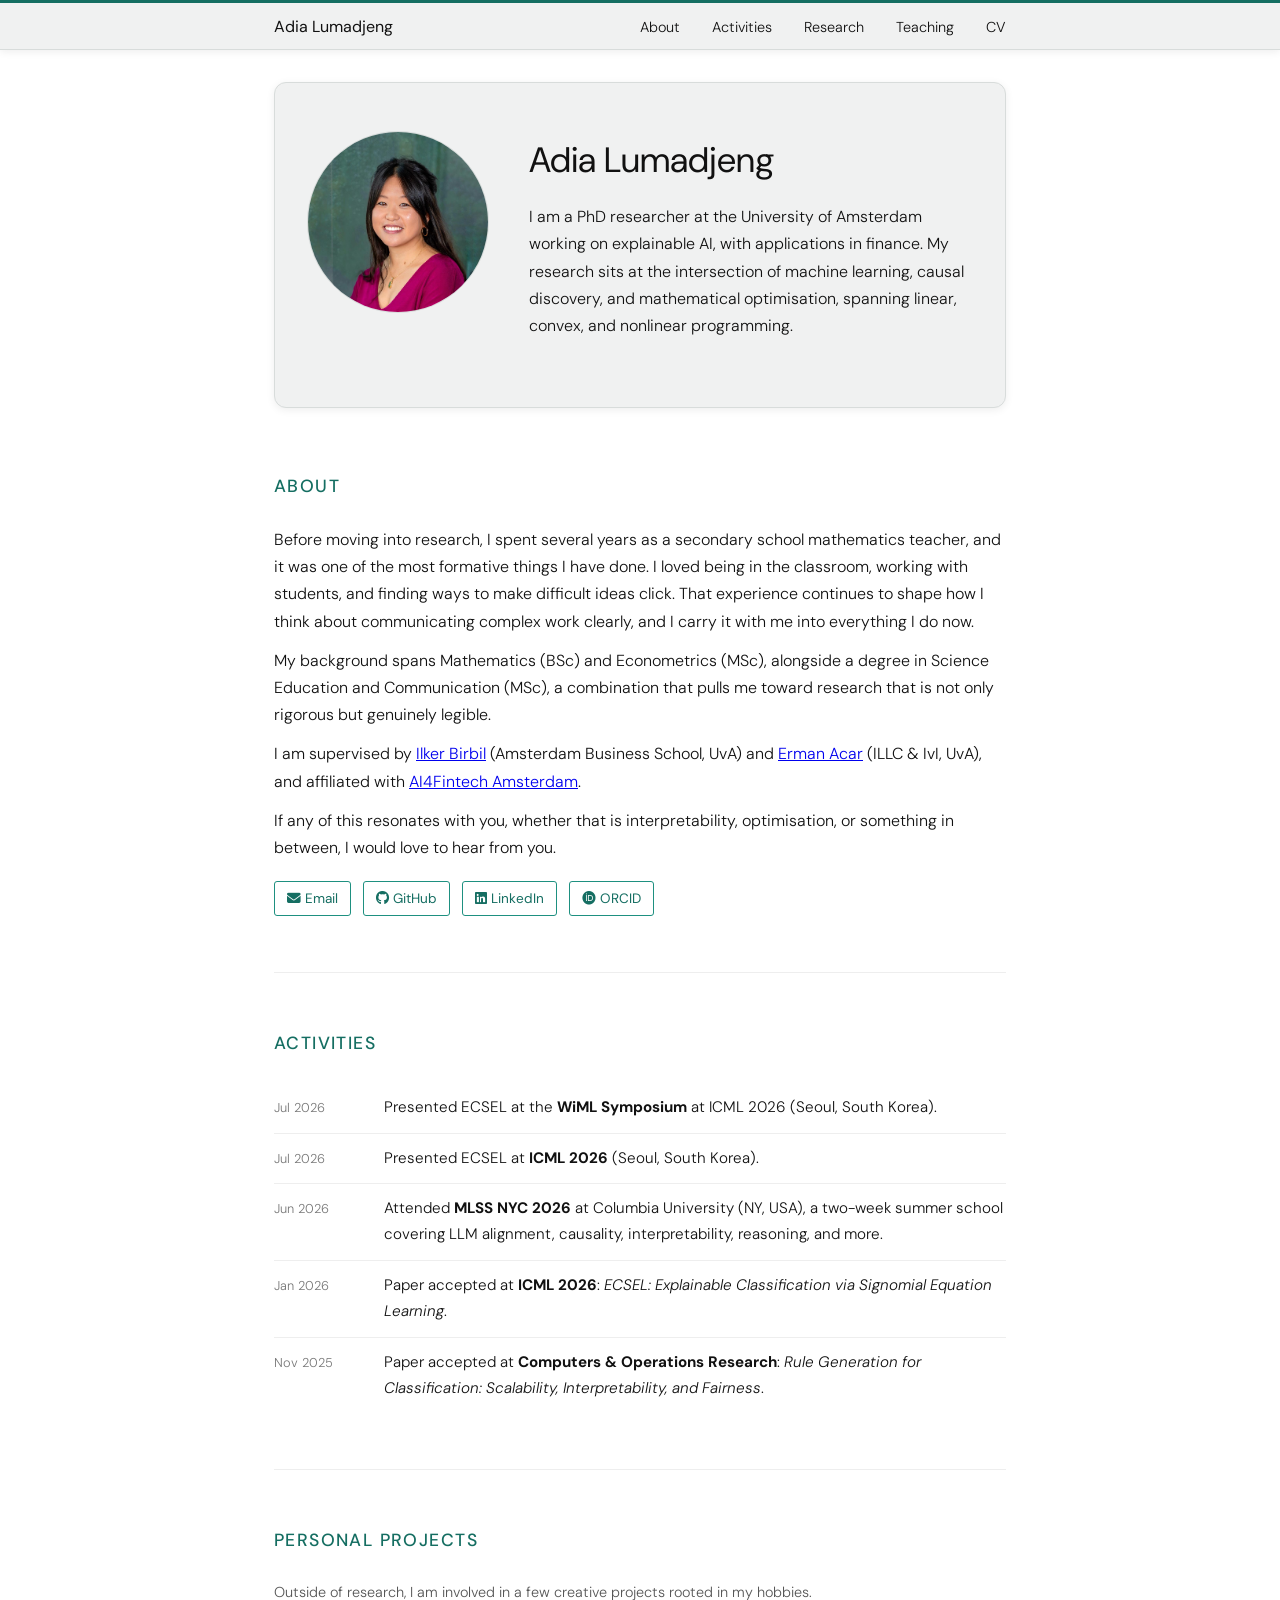
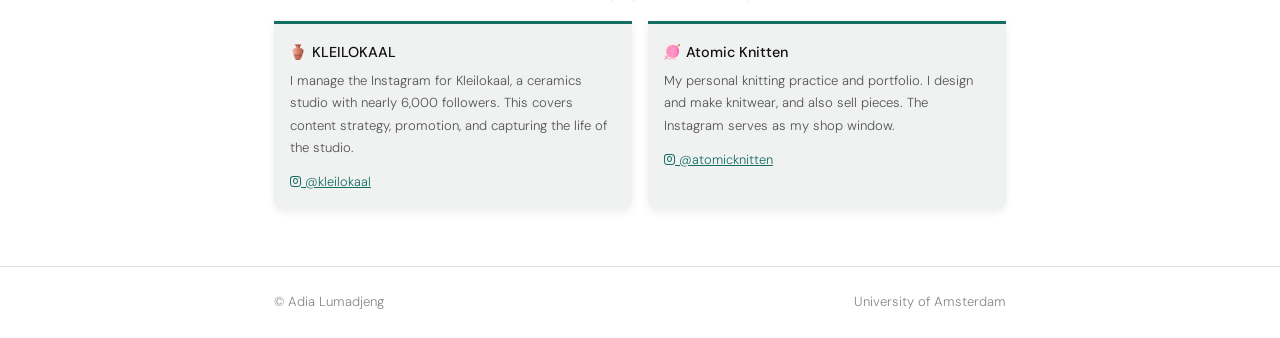
==== commit 9629d2b8: "Enhance news entries with location and topic details Updated event locations and added details about" ====
--- a/index.html
+++ b/index.html
@@ -83,7 +83,7 @@
           <li>
             <span class="news-date">Jul 2026</span>
             <span class="news-text">
-              Presented ECSEL at the <strong>WiML Symposium</strong> at ICML 2026, Seoul.
+              Presented ECSEL at the <strong>WiML Symposium</strong> at ICML 2026 (Seoul, South Korea).
             </span>
           </li>
           <li>
@@ -95,8 +95,8 @@
           <li>
             <span class="news-date">Jun 2026</span>
             <span class="news-text">
-              Attended <strong>MLSS NYC 2026</strong> at Columbia University, a two-week summer school
-              covering LLM alignment, interpretability, reasoning, and more.
+              Attended <strong>MLSS NYC 2026</strong> at Columbia University (NY, USA), a two-week summer school
+              covering LLM alignment, causality, interpretability, reasoning, and more.
             </span>
           </li>
           <li>
